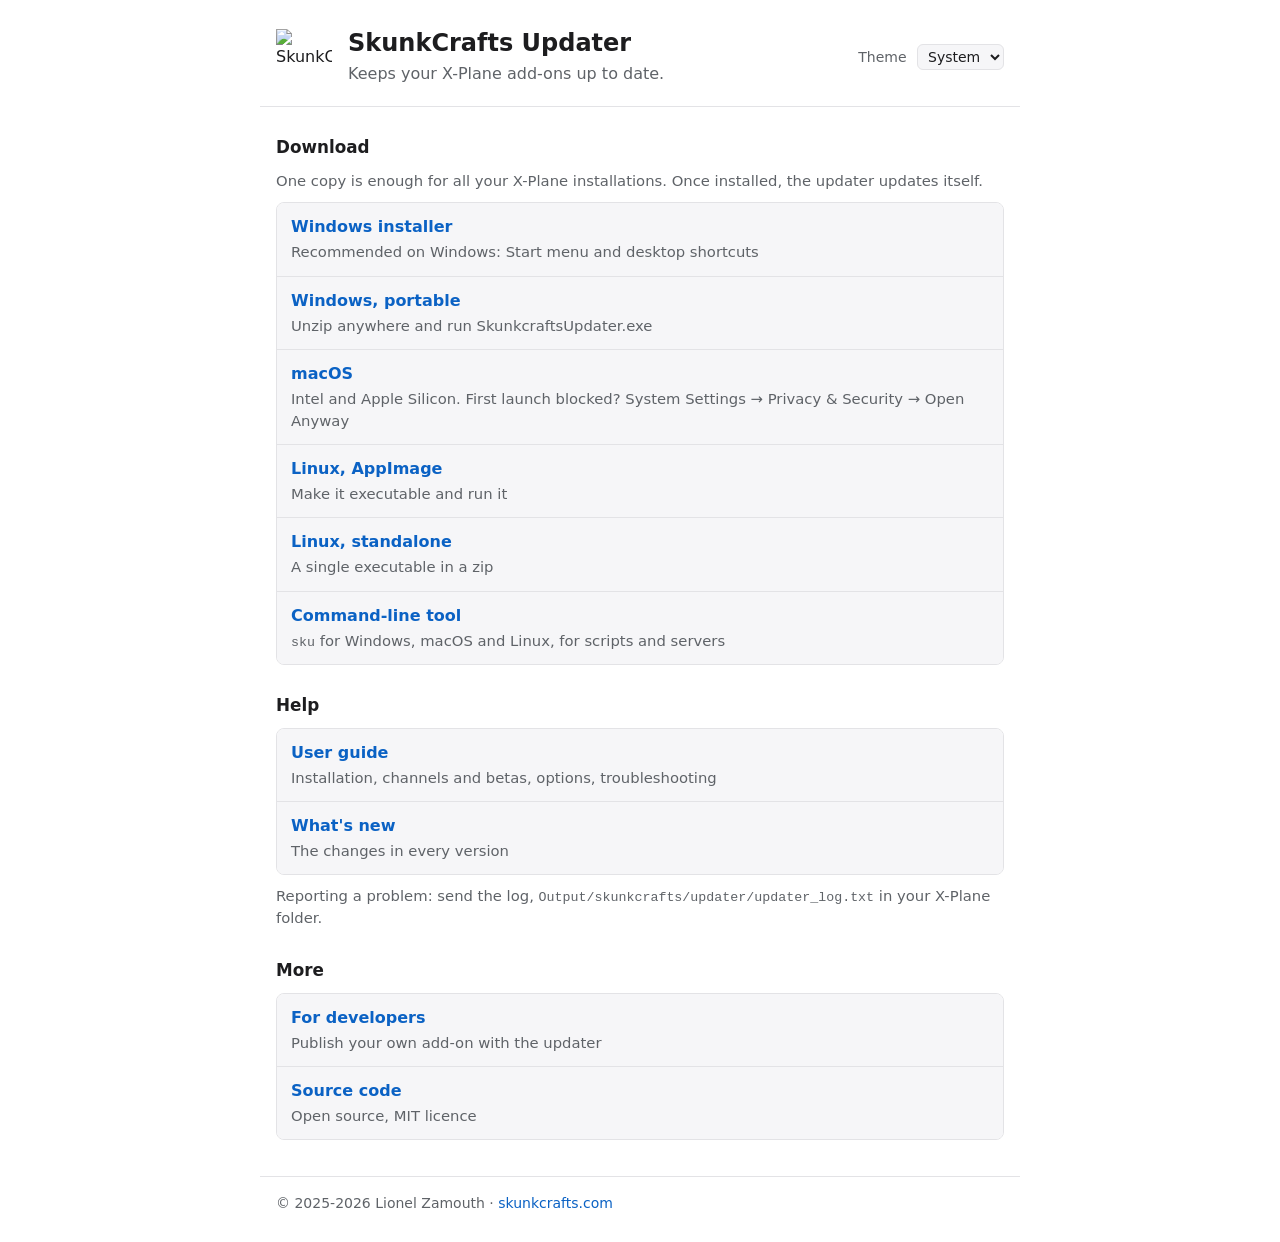
==== docs/site/index.html @ 242fbcb3 "Link pages for users and developers; xp_depot.py published with the guide docs/site/: index.html (do" ====
<!doctype html>
<html lang="en">
<head>
<meta charset="utf-8">
<meta name="viewport" content="width=device-width, initial-scale=1">
<title>SkunkCrafts Updater</title>
<meta name="description" content="Download SkunkCrafts Updater, the add-on updater for X-Plane.">
<link rel="icon" href="skunkcrafts-logo.svg" type="image/svg+xml">
<link rel="stylesheet" href="site.css">
<script src="site.js"></script>
</head>
<body>
<header>
	<img src="skunkcrafts-logo.svg" alt="SkunkCrafts" width="56" height="56">
	<div class="title">
		<h1>SkunkCrafts Updater</h1>
		<p>Keeps your X-Plane add-ons up to date. <span class="version" hidden>Current version: <b data-version></b></span></p>
	</div>
	<label class="theme">Theme
		<select id="theme">
			<option value="system">System</option>
			<option value="light">Light</option>
			<option value="dark">Dark</option>
		</select>
	</label>
</header>

<main>
	<section>
		<h2>Download</h2>
		<p class="note">One copy is enough for all your X-Plane installations. Once installed, the updater updates itself.</p>
		<ul class="links">
			<li><a href="SkunkcraftsUpdater-windows-setup.exe">Windows installer</a><span>Recommended on Windows: Start menu and desktop shortcuts</span></li>
			<li><a href="SkunkcraftsUpdater-windows.zip">Windows, portable</a><span>Unzip anywhere and run SkunkcraftsUpdater.exe</span></li>
			<li><a href="SkunkcraftsUpdater-macos.zip">macOS</a><span>Intel and Apple Silicon. First launch blocked? System Settings &rarr; Privacy &amp; Security &rarr; Open Anyway</span></li>
			<li><a href="SkunkcraftsUpdater-x86_64.AppImage">Linux, AppImage</a><span>Make it executable and run it</span></li>
			<li><a href="SkunkcraftsUpdater-linux.zip">Linux, standalone</a><span>A single executable in a zip</span></li>
			<li><a href="sku-cli.zip">Command-line tool</a><span><code>sku</code> for Windows, macOS and Linux, for scripts and servers</span></li>
		</ul>
	</section>

	<section>
		<h2>Help</h2>
		<ul class="links">
			<li><a href="USER_GUIDE.html">User guide</a><span>Installation, channels and betas, options, troubleshooting</span></li>
			<li><a href="depot/changelog.txt">What's new</a><span>The changes in every version</span></li>
		</ul>
		<p class="note">Reporting a problem: send the log, <code>Output/skunkcrafts/updater/updater_log.txt</code> in your X-Plane folder.</p>
	</section>

	<section>
		<h2>More</h2>
		<ul class="links">
			<li><a href="developers.html">For developers</a><span>Publish your own add-on with the updater</span></li>
			<li><a href="https://github.com/lzamouth/sku_client">Source code</a><span>Open source, MIT licence</span></li>
		</ul>
	</section>
</main>

<footer>&copy; 2025-2026 Lionel Zamouth &middot; <a href="https://www.skunkcrafts.com/">skunkcrafts.com</a></footer>
</body>
</html>
---- docs/site/site.css ----
/* The two link pages of the updater (index.html, developers.html): plain, light or dark. */
:root {
	--bg: #ffffff;
	--fg: #1d1d1f;
	--muted: #5f6368;
	--line: #e3e3e6;
	--card: #f6f6f8;
	--link: #0b62c4;
	color-scheme: light;
}
@media (prefers-color-scheme: dark) {
	:root:not([data-theme="light"]) {
		--bg: #17181a;
		--fg: #ececee;
		--muted: #a2a5ab;
		--line: #2e3034;
		--card: #202226;
		--link: #6aaaf5;
		color-scheme: dark;
	}
}
:root[data-theme="dark"] {
	--bg: #17181a;
	--fg: #ececee;
	--muted: #a2a5ab;
	--line: #2e3034;
	--card: #202226;
	--link: #6aaaf5;
	color-scheme: dark;
}

* { box-sizing: border-box; }
body {
	margin: 0;
	background: var(--bg);
	color: var(--fg);
	font: 16px/1.5 system-ui, -apple-system, "Segoe UI", Roboto, "Helvetica Neue", Arial, sans-serif;
}
header, main, footer { max-width: 760px; margin: 0 auto; padding: 0 16px; }
header {
	display: flex; align-items: center; gap: 16px; flex-wrap: wrap;
	padding-top: 28px; padding-bottom: 20px; border-bottom: 1px solid var(--line);
}
header img { flex: none; }
.title { flex: 1 1 260px; min-width: 0; }
h1 { font-size: 1.5rem; margin: 0; line-height: 1.25; }
.title p { margin: 4px 0 0; color: var(--muted); }
.version b { color: var(--fg); font-weight: 600; }
.theme { font-size: 0.875rem; color: var(--muted); }
.theme select {
	margin-left: 6px; font: inherit; color: var(--fg); background: var(--card);
	border: 1px solid var(--line); border-radius: 6px; padding: 3px 6px;
}
h2 { font-size: 1.05rem; margin: 28px 0 10px; }
.links { list-style: none; margin: 0; padding: 0; border: 1px solid var(--line); border-radius: 8px; overflow: hidden; }
.links li { padding: 12px 14px; background: var(--card); border-top: 1px solid var(--line); }
.links li:first-child { border-top: 0; }
.links a { font-weight: 600; }
.links span { display: block; color: var(--muted); font-size: 0.925rem; margin-top: 2px; overflow-wrap: anywhere; }
a { color: var(--link); text-decoration: none; }
a:hover { text-decoration: underline; }
code { font: 0.9em ui-monospace, SFMono-Regular, Menlo, Consolas, monospace; overflow-wrap: anywhere; }
.note { color: var(--muted); font-size: 0.925rem; margin: 10px 0; }
footer { margin-top: 36px; padding-top: 16px; padding-bottom: 28px; border-top: 1px solid var(--line); color: var(--muted); font-size: 0.875rem; }
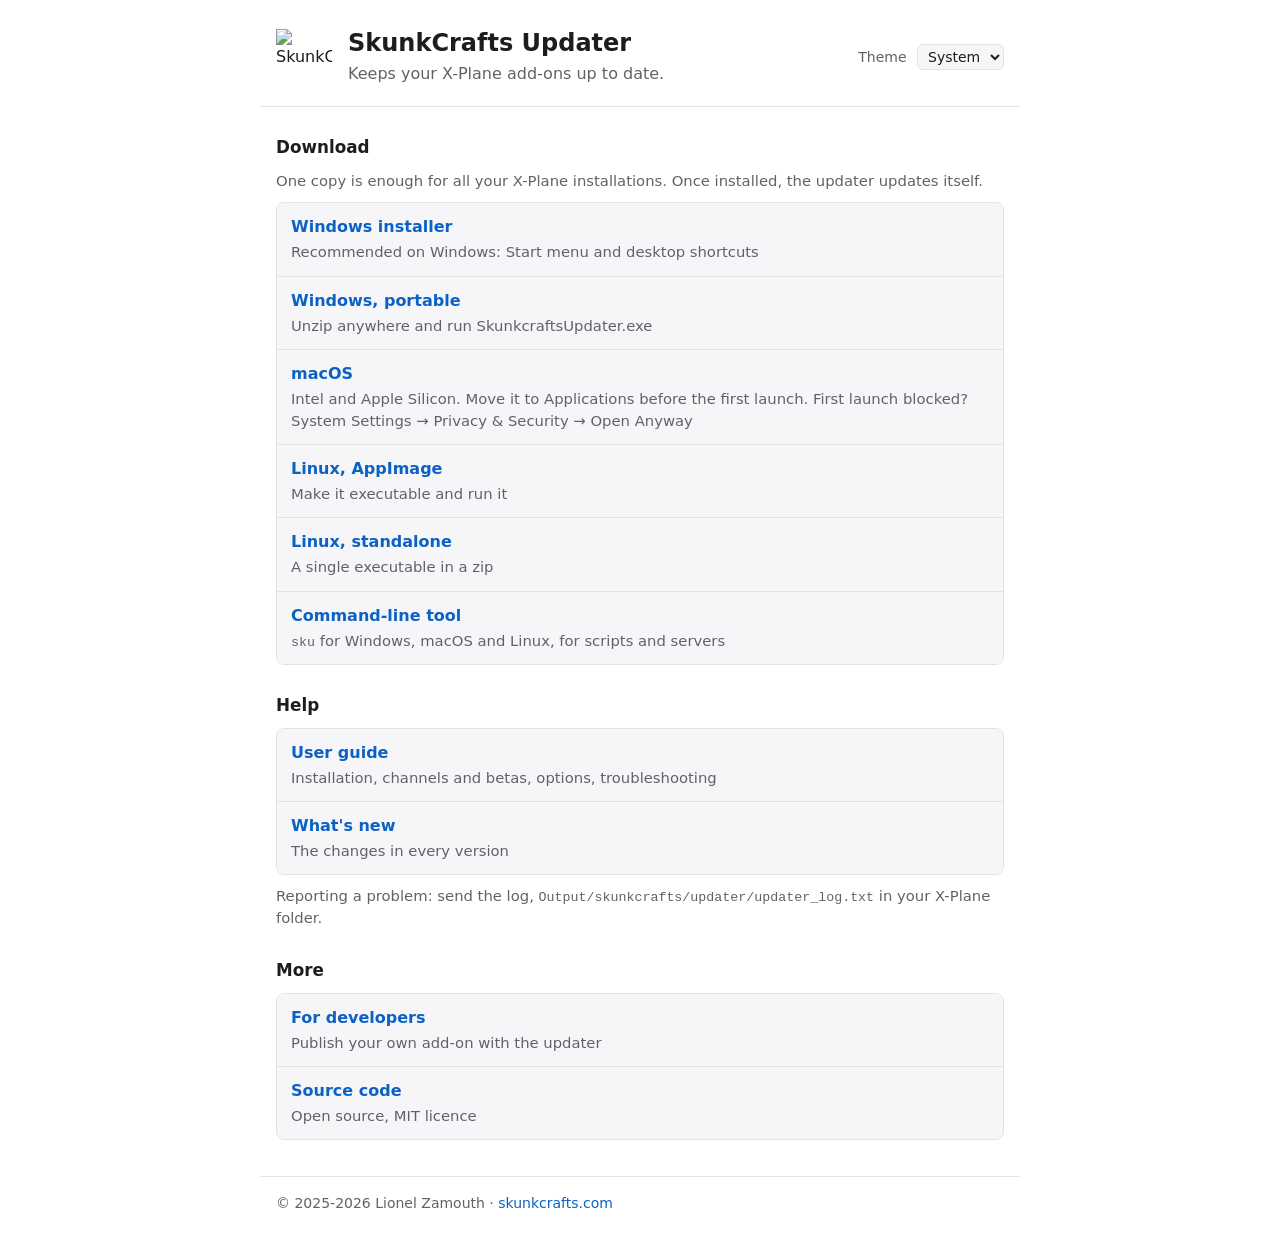
==== commit 91f8a00f: "macOS: clear message when the updater runs translocated; update failures logged and shown A quaranti" ====
--- a/docs/site/index.html
+++ b/docs/site/index.html
@@ -7,6 +7,7 @@
 <meta name="description" content="Download SkunkCrafts Updater, the add-on updater for X-Plane.">
 <link rel="icon" href="skunkcrafts-logo.svg" type="image/svg+xml">
 <link rel="stylesheet" href="site.css">
+<script src="version.js"></script>
 <script src="site.js"></script>
 </head>
 <body>
@@ -32,7 +33,7 @@
 		<ul class="links">
 			<li><a href="SkunkcraftsUpdater-windows-setup.exe">Windows installer</a><span>Recommended on Windows: Start menu and desktop shortcuts</span></li>
 			<li><a href="SkunkcraftsUpdater-windows.zip">Windows, portable</a><span>Unzip anywhere and run SkunkcraftsUpdater.exe</span></li>
-			<li><a href="SkunkcraftsUpdater-macos.zip">macOS</a><span>Intel and Apple Silicon. First launch blocked? System Settings &rarr; Privacy &amp; Security &rarr; Open Anyway</span></li>
+			<li><a href="SkunkcraftsUpdater-macos.zip">macOS</a><span>Intel and Apple Silicon. Move it to Applications before the first launch. First launch blocked? System Settings &rarr; Privacy &amp; Security &rarr; Open Anyway</span></li>
 			<li><a href="SkunkcraftsUpdater-x86_64.AppImage">Linux, AppImage</a><span>Make it executable and run it</span></li>
 			<li><a href="SkunkcraftsUpdater-linux.zip">Linux, standalone</a><span>A single executable in a zip</span></li>
 			<li><a href="sku-cli.zip">Command-line tool</a><span><code>sku</code> for Windows, macOS and Linux, for scripts and servers</span></li>
@@ -43,7 +44,7 @@
 		<h2>Help</h2>
 		<ul class="links">
 			<li><a href="USER_GUIDE.html">User guide</a><span>Installation, channels and betas, options, troubleshooting</span></li>
-			<li><a href="depot/changelog.txt">What's new</a><span>The changes in every version</span></li>
+			<li><a href="changelog.txt">What's new</a><span>The changes in every version</span></li>
 		</ul>
 		<p class="note">Reporting a problem: send the log, <code>Output/skunkcrafts/updater/updater_log.txt</code> in your X-Plane folder.</p>
 	</section>
